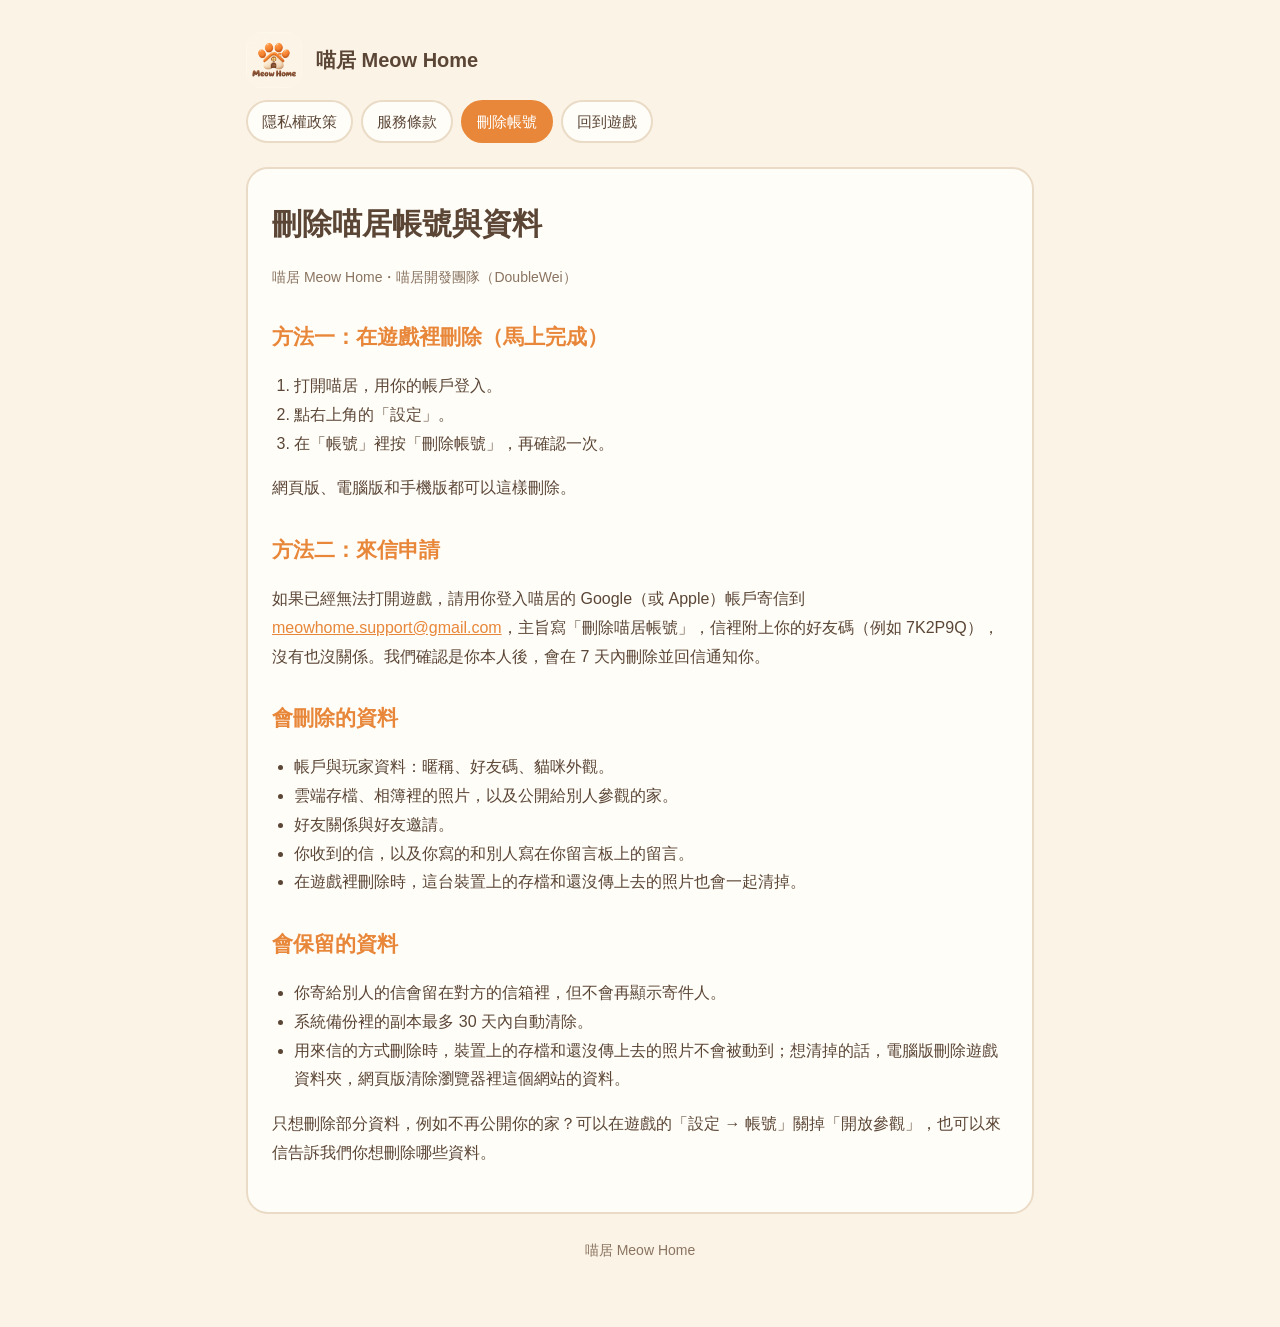
==== delete-account.html @ db088ad0 "官網 2026-11-26" ====
<!doctype html>
<html lang="zh-Hant">
<head>
  <meta charset="utf-8">
  <meta name="viewport" content="width=device-width, initial-scale=1">
  <title>刪除帳號・喵居 Meow Home</title>
  <link rel="icon" type="image/png" href="icons/icon-192.png">
  <link rel="stylesheet" href="legal.css">
</head>
<body>
<div class="wrap">
  <header><img src="icons/icon-192.png" alt=""><a href="./">喵居 Meow Home</a></header>
  <nav>
    <a href="privacy.html">隱私權政策</a>
    <a href="terms.html">服務條款</a>
    <a href="delete-account.html" aria-current="page">刪除帳號</a>
    <a href="./">回到遊戲</a>
  </nav>
  <article>
    <h1>刪除喵居帳號與資料</h1>
    <p class="muted">喵居 Meow Home・喵居開發團隊（DoubleWei）</p>

    <h2>方法一：在遊戲裡刪除（馬上完成）</h2>
    <ol>
      <li>打開喵居，用你的帳戶登入。</li>
      <li>點右上角的「設定」。</li>
      <li>在「帳號」裡按「刪除帳號」，再確認一次。</li>
    </ol>
    <p>網頁版、電腦版和手機版都可以這樣刪除。</p>

    <h2>方法二：來信申請</h2>
    <p>如果已經無法打開遊戲，請用你登入喵居的 Google（或 Apple）帳戶寄信到 <a href="mailto:meowhome.support@gmail.com?subject=%E5%88%AA%E9%99%A4%E5%96%B5%E5%B1%85%E5%B8%B3%E8%99%9F">meowhome.support@gmail.com</a>，主旨寫「刪除喵居帳號」，信裡附上你的好友碼（例如 7K2P9Q），沒有也沒關係。我們確認是你本人後，會在 7 天內刪除並回信通知你。</p>

    <h2>會刪除的資料</h2>
    <ul>
      <li>帳戶與玩家資料：暱稱、好友碼、貓咪外觀。</li>
      <li>雲端存檔、相簿裡的照片，以及公開給別人參觀的家。</li>
      <li>好友關係與好友邀請。</li>
      <li>你收到的信，以及你寫的和別人寫在你留言板上的留言。</li>
      <li>在遊戲裡刪除時，這台裝置上的存檔和還沒傳上去的照片也會一起清掉。</li>
    </ul>
    <h2>會保留的資料</h2>
    <ul>
      <li>你寄給別人的信會留在對方的信箱裡，但不會再顯示寄件人。</li>
      <li>系統備份裡的副本最多 30 天內自動清除。</li>
      <li>用來信的方式刪除時，裝置上的存檔和還沒傳上去的照片不會被動到；想清掉的話，電腦版刪除遊戲資料夾，網頁版清除瀏覽器裡這個網站的資料。</li>
    </ul>
    <p>只想刪除部分資料，例如不再公開你的家？可以在遊戲的「設定 → 帳號」關掉「開放參觀」，也可以來信告訴我們你想刪除哪些資料。</p>
  </article>
  <footer class="muted">喵居 Meow Home</footer>
</div>
</body>
</html>
---- legal.css ----
/* Shared look for the policy pages (privacy, terms, deleting an account). */
:root {
  --cream: #FBF3E6; --paper: #FFFDF8; --orange: #E8873A; --brown: #5B4636; --soft: #8A7461; --line: #EADBC6;
}
@media (prefers-color-scheme: dark) {
  :root { --cream: #2A231D; --paper: #352C25; --orange: #F0A060; --brown: #F3E8DA; --soft: #C9B7A3; --line: #4A3E34; }
}
* { box-sizing: border-box; }
html, body { margin: 0; background: var(--cream); color: var(--brown);
  font-family: "Noto Sans TC", "PingFang TC", "Microsoft JhengHei", sans-serif; line-height: 1.8; }
.wrap { max-width: 820px; margin: 0 auto; padding: 32px 16px 64px; }
header { display: flex; align-items: center; gap: 14px; margin-bottom: 8px; }
header img { width: 56px; height: 56px; border-radius: 14px; }
header a { color: inherit; text-decoration: none; font-weight: 700; font-size: 20px; }
nav { display: flex; flex-wrap: wrap; gap: 8px; margin: 12px 0 24px; }
nav a { padding: 6px 14px; border-radius: 999px; background: var(--paper); border: 2px solid var(--line);
  color: var(--brown); text-decoration: none; font-size: 15px; }
nav a[aria-current="page"] { background: var(--orange); border-color: var(--orange); color: #fff; }
article { background: var(--paper); border: 2px solid var(--line); border-radius: 22px; padding: 28px 24px; }
h1 { margin: 0 0 4px; font-size: 30px; }
h2 { margin: 28px 0 6px; font-size: 21px; color: var(--orange); }
h3 { margin: 18px 0 4px; font-size: 17px; }
p, li { font-size: 16px; }
ul, ol { padding-left: 1.4em; }
.muted { color: var(--soft); font-size: 14px; }
.box { background: var(--cream); border-radius: 14px; padding: 12px 16px; margin: 12px 0; }
a { color: var(--orange); }
table { width: 100%; border-collapse: collapse; margin: 8px 0; font-size: 15px; }
th, td { text-align: left; vertical-align: top; padding: 8px 10px; border-bottom: 1px solid var(--line); }
th { color: var(--soft); font-weight: 600; white-space: nowrap; }
.table-wrap { overflow-x: auto; }
footer { margin-top: 24px; text-align: center; }
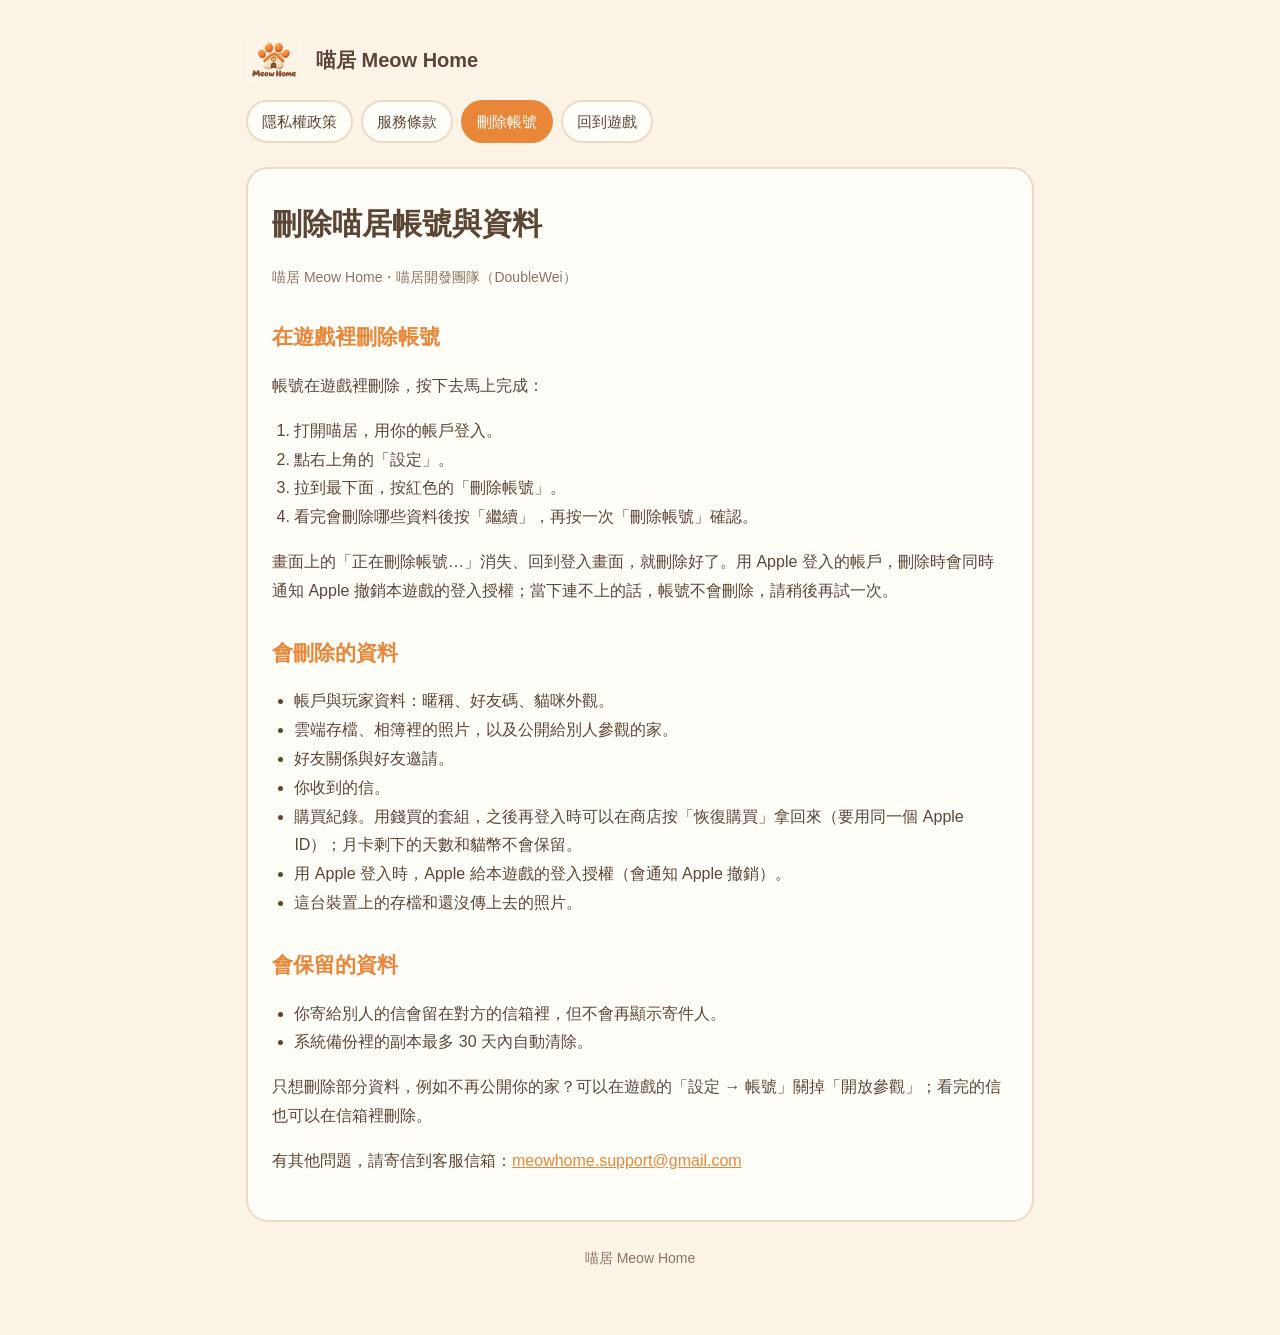
==== commit 7c21b9fa: "官網 2026-11-26" ====
--- a/delete-account.html
+++ b/delete-account.html
@@ -20,32 +20,33 @@
     <h1>刪除喵居帳號與資料</h1>
     <p class="muted">喵居 Meow Home・喵居開發團隊（DoubleWei）</p>
 
-    <h2>方法一：在遊戲裡刪除（馬上完成）</h2>
+    <h2>在遊戲裡刪除帳號</h2>
+    <p>帳號在遊戲裡刪除，按下去馬上完成：</p>
     <ol>
       <li>打開喵居，用你的帳戶登入。</li>
       <li>點右上角的「設定」。</li>
-      <li>在「帳號」裡按「刪除帳號」，再確認一次。</li>
+      <li>拉到最下面，按紅色的「刪除帳號」。</li>
+      <li>看完會刪除哪些資料後按「繼續」，再按一次「刪除帳號」確認。</li>
     </ol>
-    <p>網頁版、電腦版和手機版都可以這樣刪除。</p>
-
-    <h2>方法二：來信申請</h2>
-    <p>如果已經無法打開遊戲，請用你登入喵居的 Google（或 Apple）帳戶寄信到 <a href="mailto:meowhome.support@gmail.com?subject=%E5%88%AA%E9%99%A4%E5%96%B5%E5%B1%85%E5%B8%B3%E8%99%9F">meowhome.support@gmail.com</a>，主旨寫「刪除喵居帳號」，信裡附上你的好友碼（例如 7K2P9Q），沒有也沒關係。我們確認是你本人後，會在 7 天內刪除並回信通知你。</p>
+    <p>畫面上的「正在刪除帳號…」消失、回到登入畫面，就刪除好了。用 Apple 登入的帳戶，刪除時會同時通知 Apple 撤銷本遊戲的登入授權；當下連不上的話，帳號不會刪除，請稍後再試一次。</p>
 
     <h2>會刪除的資料</h2>
     <ul>
       <li>帳戶與玩家資料：暱稱、好友碼、貓咪外觀。</li>
       <li>雲端存檔、相簿裡的照片，以及公開給別人參觀的家。</li>
       <li>好友關係與好友邀請。</li>
-      <li>你收到的信，以及你寫的和別人寫在你留言板上的留言。</li>
-      <li>在遊戲裡刪除時，這台裝置上的存檔和還沒傳上去的照片也會一起清掉。</li>
+      <li>你收到的信。</li>
+      <li>購買紀錄。用錢買的套組，之後再登入時可以在商店按「恢復購買」拿回來（要用同一個 Apple ID）；月卡剩下的天數和貓幣不會保留。</li>
+      <li>用 Apple 登入時，Apple 給本遊戲的登入授權（會通知 Apple 撤銷）。</li>
+      <li>這台裝置上的存檔和還沒傳上去的照片。</li>
     </ul>
     <h2>會保留的資料</h2>
     <ul>
       <li>你寄給別人的信會留在對方的信箱裡，但不會再顯示寄件人。</li>
       <li>系統備份裡的副本最多 30 天內自動清除。</li>
-      <li>用來信的方式刪除時，裝置上的存檔和還沒傳上去的照片不會被動到；想清掉的話，電腦版刪除遊戲資料夾，網頁版清除瀏覽器裡這個網站的資料。</li>
     </ul>
-    <p>只想刪除部分資料，例如不再公開你的家？可以在遊戲的「設定 → 帳號」關掉「開放參觀」，也可以來信告訴我們你想刪除哪些資料。</p>
+    <p>只想刪除部分資料，例如不再公開你的家？可以在遊戲的「設定 → 帳號」關掉「開放參觀」；看完的信也可以在信箱裡刪除。</p>
+    <p>有其他問題，請寄信到客服信箱：<a href="mailto:meowhome.support@gmail.com">meowhome.support@gmail.com</a></p>
   </article>
   <footer class="muted">喵居 Meow Home</footer>
 </div>
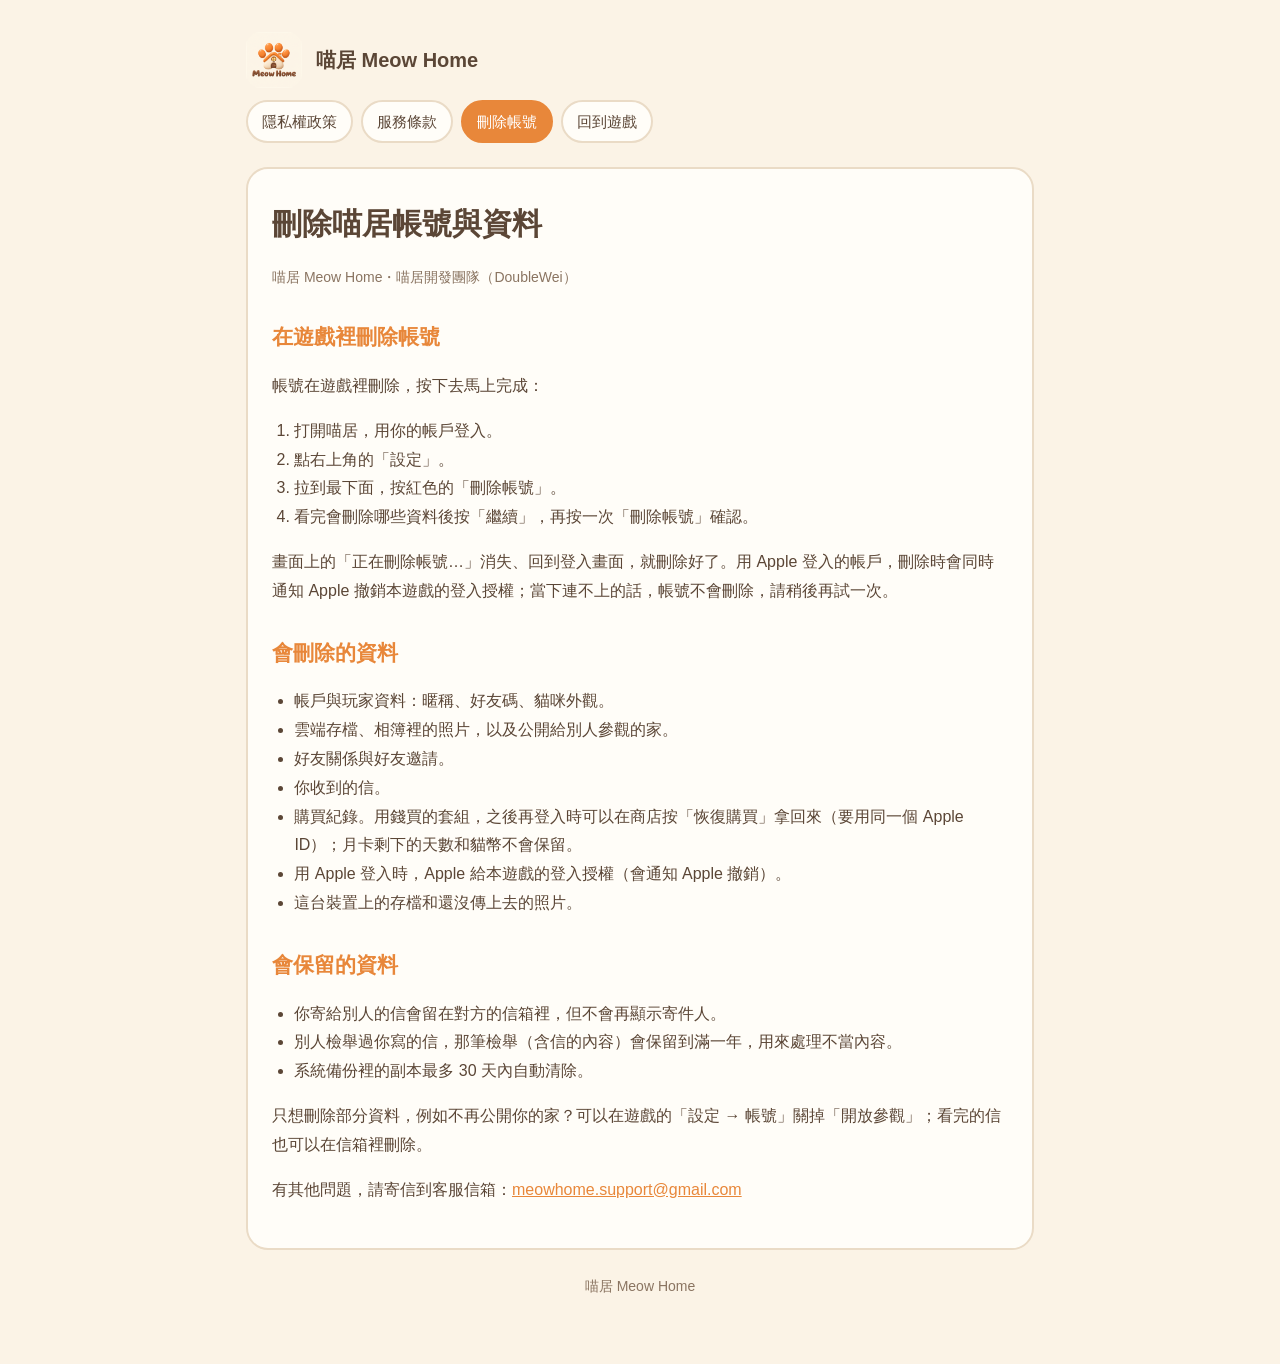
==== commit 1afcbf13: "官網 2026-11-27" ====
--- a/delete-account.html
+++ b/delete-account.html
@@ -43,6 +43,7 @@
     <h2>會保留的資料</h2>
     <ul>
       <li>你寄給別人的信會留在對方的信箱裡，但不會再顯示寄件人。</li>
+      <li>別人檢舉過你寫的信，那筆檢舉（含信的內容）會保留到滿一年，用來處理不當內容。</li>
       <li>系統備份裡的副本最多 30 天內自動清除。</li>
     </ul>
     <p>只想刪除部分資料，例如不再公開你的家？可以在遊戲的「設定 → 帳號」關掉「開放參觀」；看完的信也可以在信箱裡刪除。</p>
